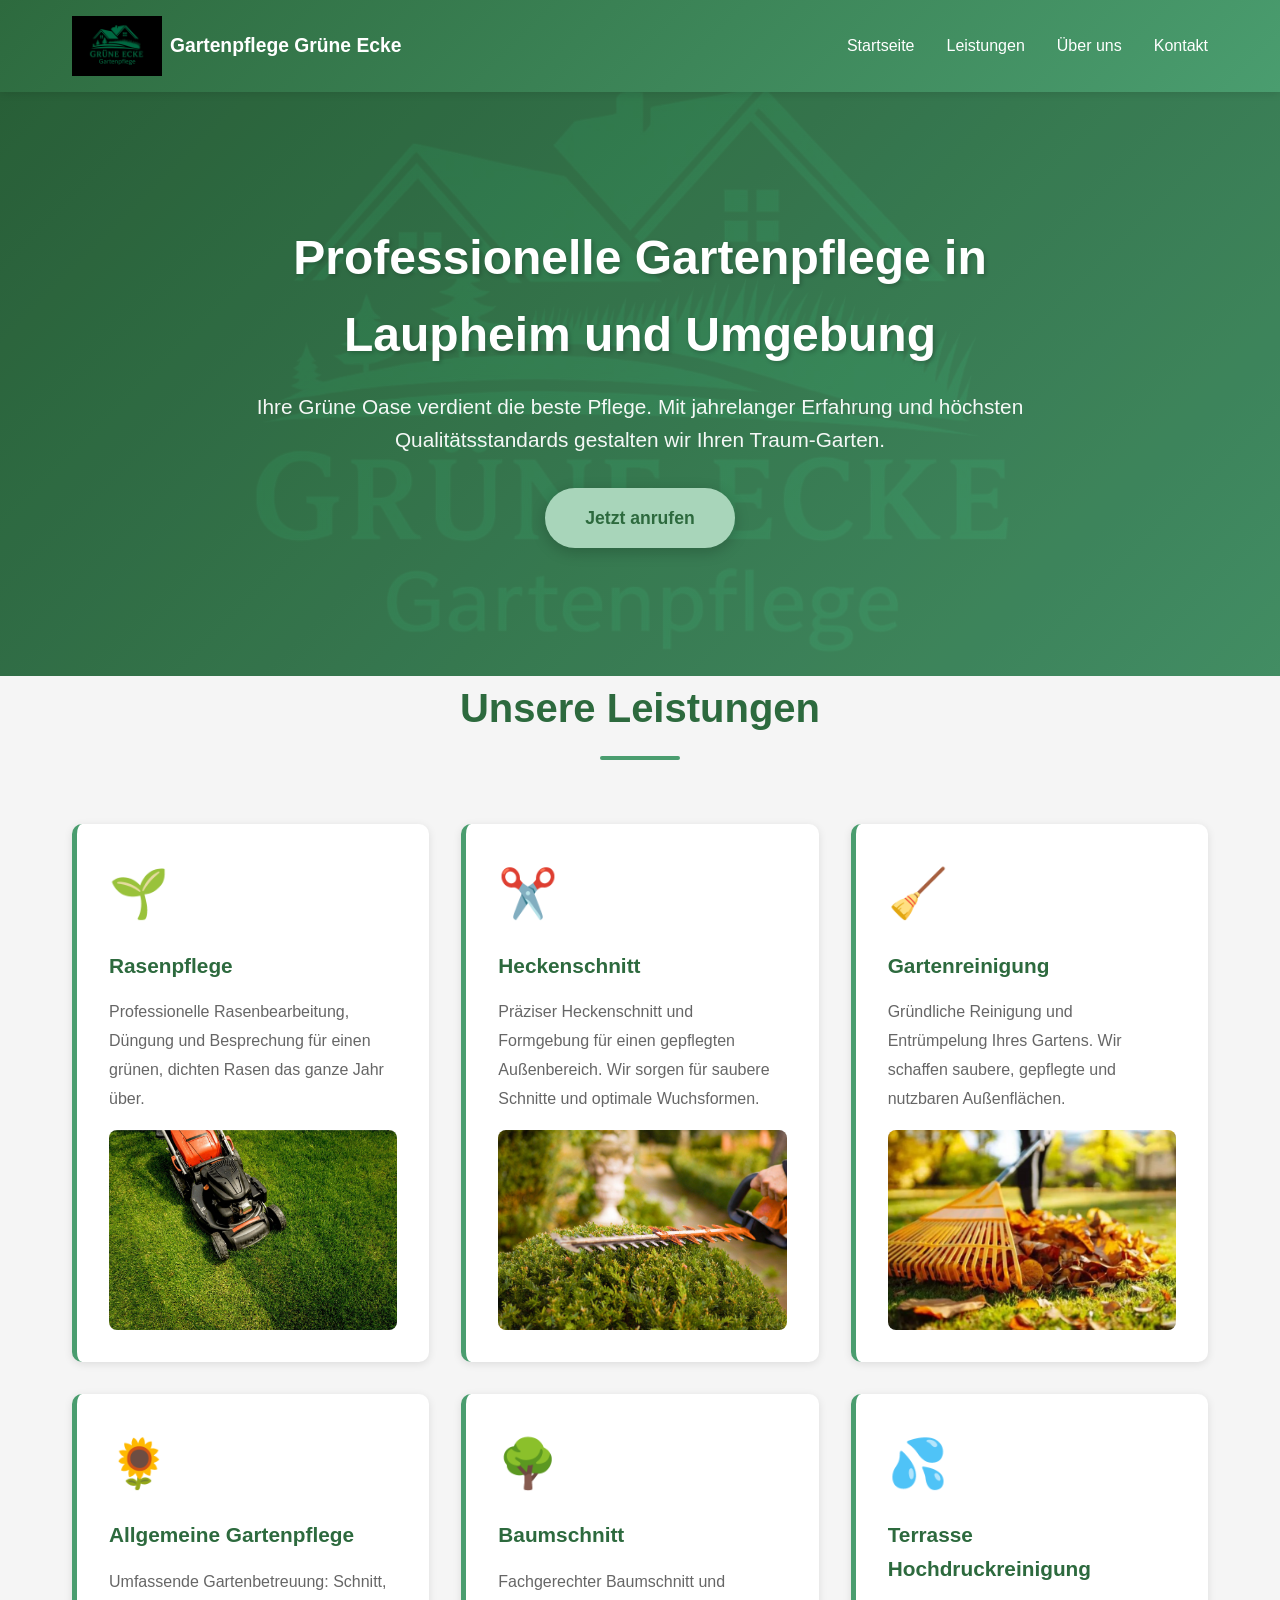
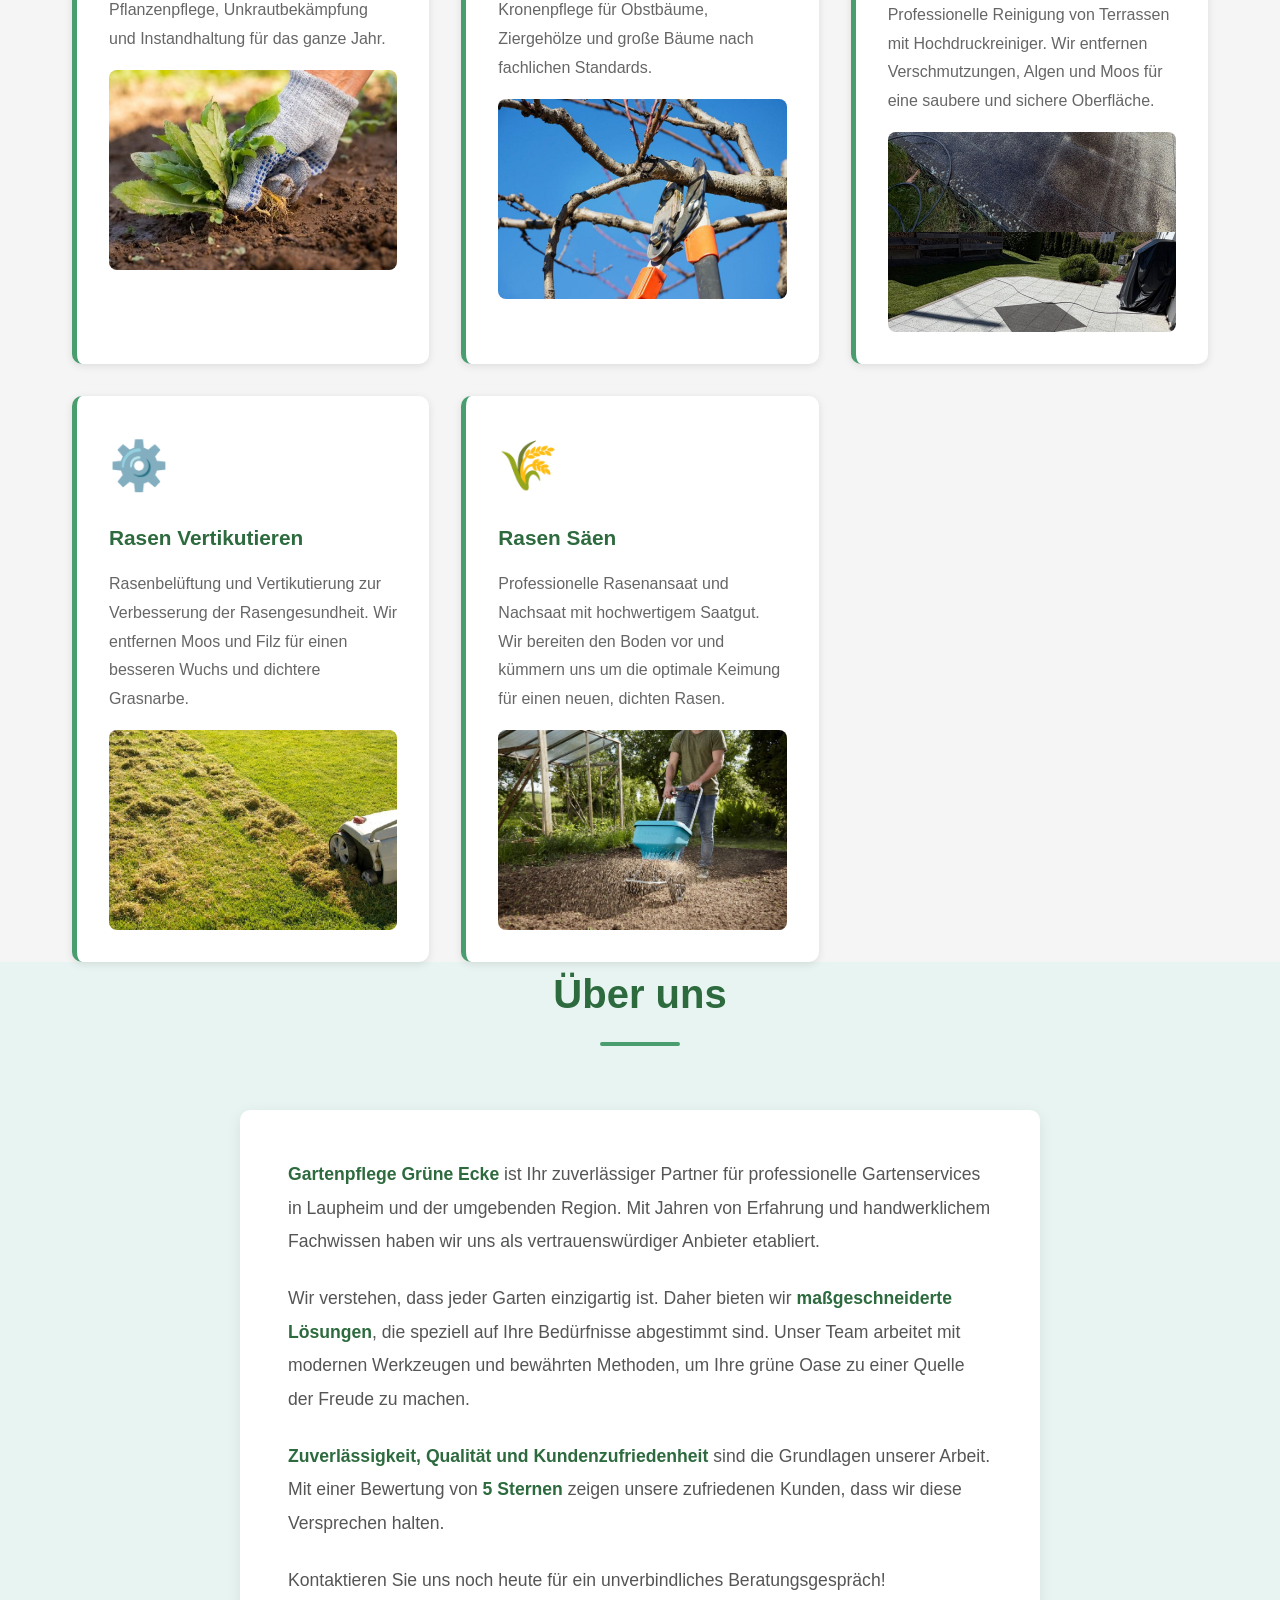
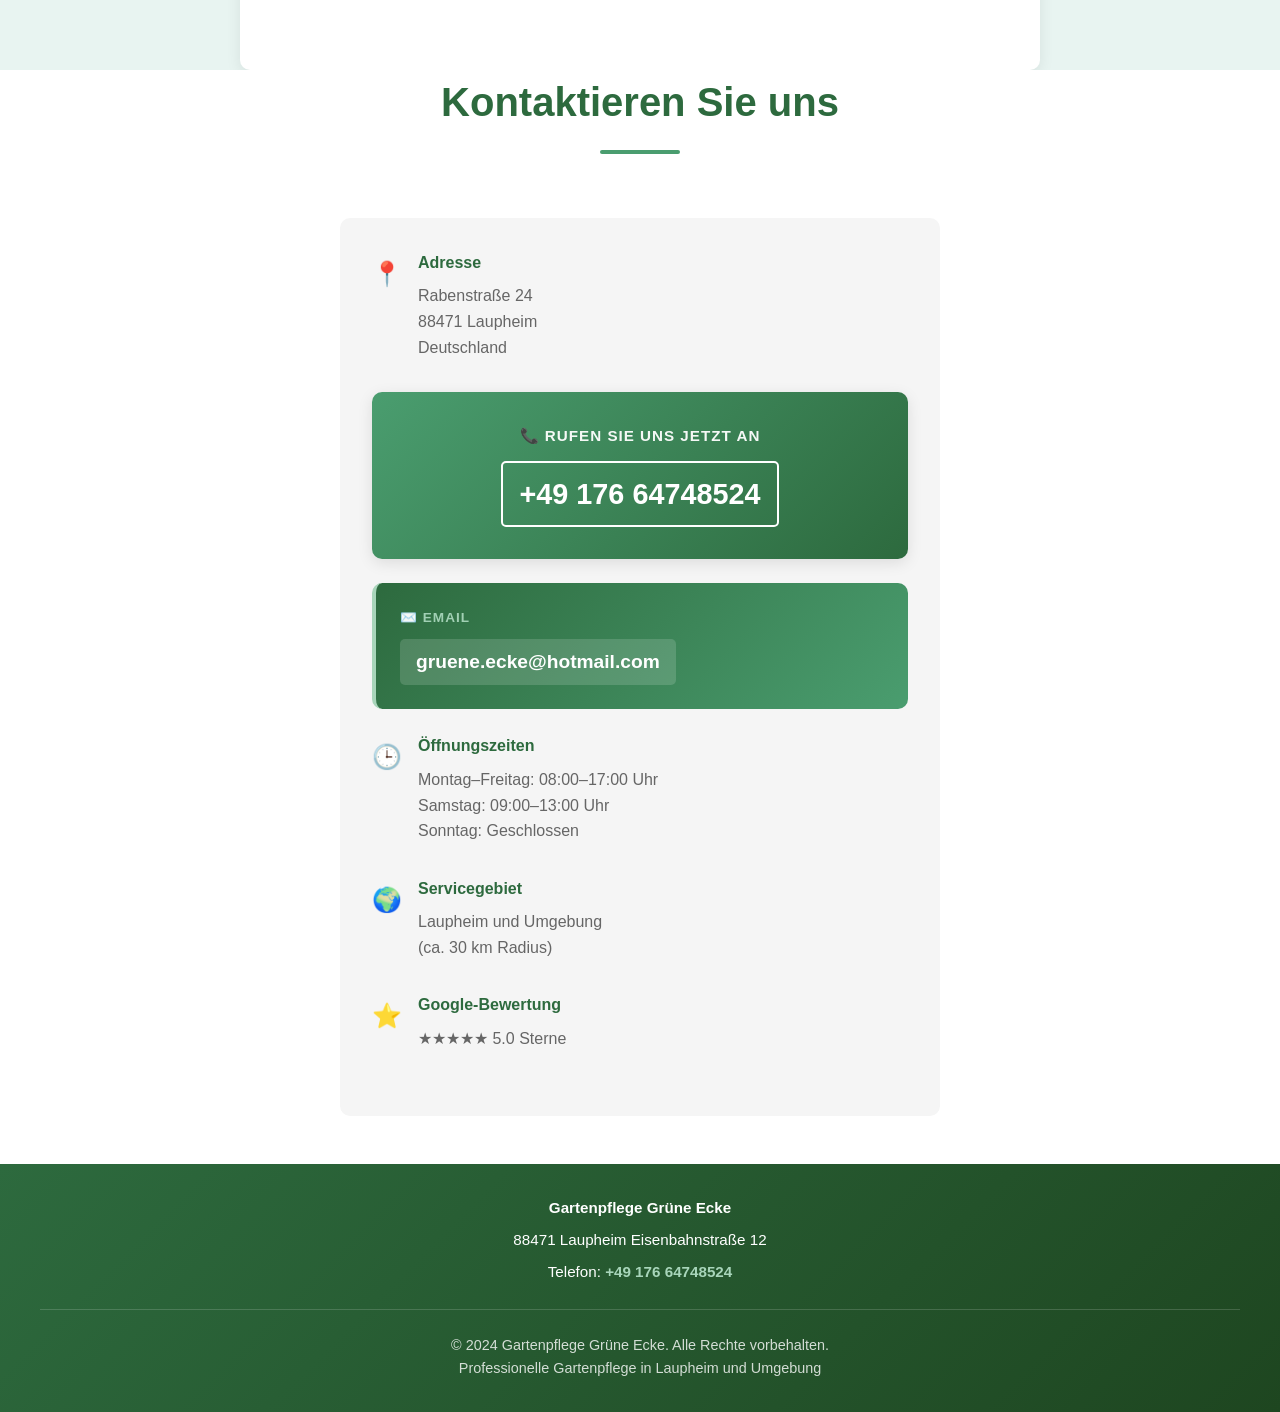
==== pavin/index.html @ 2da57ba1 "Add files via upload" ====
<!doctype html>
<html lang="de">
  <head>
    <meta charset="UTF-8" />
    <meta name="viewport" content="width=device-width, initial-scale=1.0" />
    <title>
      Gartenpflege Grüne Ecke - Professionelle Gartenservices in Laupheim
    </title>

    <link rel="stylesheet" href="styles.css" />
  </head>
  <body>
    <!-- ========== Header mit Navigation ========== -->
    <header>
      <div class="header-container">
        <div class="logo">
          <img src="photos/Logo.jpeg" alt="Grüne Ecke Logo" />
          <h6>Gartenpflege Grüne Ecke</h6>
        </div>
        <nav>
          <button class="menu-toggle" id="menuToggle">☰</button>
          <ul id="navMenu">
            <li><a href="#startseite">Startseite</a></li>
            <li><a href="#leistungen">Leistungen</a></li>
            <li><a href="#uber-uns">Über uns</a></li>
            <li><a href="#kontakt">Kontakt</a></li>
          </ul>
        </nav>
      </div>
    </header>

    <!-- ========== Hero Section ========== -->
    <section class="hero" id="startseite">
      <div class="hero-content">
        <h1>Professionelle Gartenpflege in Laupheim und Umgebung</h1>
        <p>
          Ihre Grüne Oase verdient die beste Pflege. Mit jahrelanger Erfahrung
          und höchsten Qualitätsstandards gestalten wir Ihren Traum-Garten.
        </p>
        <a href="tel:+4917664748524" class="cta-button">Jetzt anrufen</a>
      </div>
    </section>

    <!-- ========== Services / Leistungen ========== -->
    <section class="services" id="leistungen">
      <div class="container">
        <h2 class="section-title">Unsere Leistungen</h2>
        <div class="services-grid">
          <!-- Service 1: Rasenpflege -->
          <div class="service-card">
            <div class="service-icon">🌱</div>
            <h3>Rasenpflege</h3>
            <p>
              Professionelle Rasenbearbeitung, Düngung und Besprechung für einen
              grünen, dichten Rasen das ganze Jahr über.
            </p>
            <img
              src="photos/Rasenpflege.jpeg"
              alt="Rasenpflege"
              class="service-image"
            />
          </div>

          <!-- Service 2: Heckenschnitt -->
          <div class="service-card">
            <div class="service-icon">✂️</div>
            <h3>Heckenschnitt</h3>
            <p>
              Präziser Heckenschnitt und Formgebung für einen gepflegten
              Außenbereich. Wir sorgen für saubere Schnitte und optimale
              Wuchsformen.
            </p>
            <img
              src="photos/Heckenschnitt.jpeg"
              alt="Heckenschnitt"
              class="service-image"
            />
          </div>

          <!-- Service 3: Gartenreinigung -->
          <div class="service-card">
            <div class="service-icon">🧹</div>
            <h3>Gartenreinigung</h3>
            <p>
              Gründliche Reinigung und Entrümpelung Ihres Gartens. Wir schaffen
              saubere, gepflegte und nutzbaren Außenflächen.
            </p>
            <img
              src="photos/Gartenreinigung.jpeg"
              alt="Gartenreinigung"
              class="service-image"
            />
          </div>

          <!-- Service 5: Allgemeine Gartenpflege -->
          <div class="service-card">
            <div class="service-icon">🌻</div>
            <h3>Allgemeine Gartenpflege</h3>
            <p>
              Umfassende Gartenbetreuung: Schnitt, Pflanzenpflege,
              Unkrautbekämpfung und Instandhaltung für das ganze Jahr.
            </p>
            <img
              src="photos/Allgemeine Gartenpflege.jpeg"
              alt="Allgemeine Gartenpflege"
              class="service-image"
            />
          </div>

          <!-- Zusätzlicher Service -->
          <div class="service-card">
            <div class="service-icon">🌳</div>
            <h3>Baumschnitt</h3>
            <p>
              Fachgerechter Baumschnitt und Kronenpflege für Obstbäume,
              Ziergehölze und große Bäume nach fachlichen Standards.
            </p>
            <img
              src="photos/Baumachnitt.jpeg"
              alt="Baumschnitt"
              class="service-image"
            />
          </div>

          <!-- Service 6: Terrasse washen -->
          <div class="service-card">
            <div class="service-icon">💦</div>
            <h3>Terrasse Hochdruckreinigung</h3>
            <p>
              Professionelle Reinigung von Terrassen mit Hochdruckreiniger. Wir
              entfernen Verschmutzungen, Algen und Moos für eine saubere und
              sichere Oberfläche.
            </p>
            <img
              src="photos/Terrasse mit Hochdruckreiniger waschen.jpeg"
              alt="Terrasse Hochdruckreinigung"
              class="service-image"
            />
          </div>

          <!-- Service 7: Rasen vertikutieren -->
          <div class="service-card">
            <div class="service-icon">⚙️</div>
            <h3>Rasen Vertikutieren</h3>
            <p>
              Rasenbelüftung und Vertikutierung zur Verbesserung der
              Rasengesundheit. Wir entfernen Moos und Filz für einen besseren
              Wuchs und dichtere Grasnarbe.
            </p>
            <img
              src="photos/Rasen vertikutieren.jpeg"
              alt="Rasen Vertikutieren"
              class="service-image"
            />
          </div>

          <!-- Service 8: Rasen säen -->
          <div class="service-card">
            <div class="service-icon">🌾</div>
            <h3>Rasen Säen</h3>
            <p>
              Professionelle Rasenansaat und Nachsaat mit hochwertigem Saatgut.
              Wir bereiten den Boden vor und kümmern uns um die optimale Keimung
              für einen neuen, dichten Rasen.
            </p>
            <img
              src="photos/Rasen säen.jpeg"
              alt="Rasen Säen"
              class="service-image"
            />
          </div>
        </div>
      </div>
    </section>

    <!-- ========== About / Über uns ========== -->
    <section class="about" id="uber-uns">
      <div class="container">
        <h2 class="section-title">Über uns</h2>
        <div class="about-content">
          <p>
            <strong>Gartenpflege Grüne Ecke</strong> ist Ihr zuverlässiger
            Partner für professionelle Gartenservices in Laupheim und der
            umgebenden Region. Mit Jahren von Erfahrung und handwerklichem
            Fachwissen haben wir uns als vertrauenswürdiger Anbieter etabliert.
          </p>
          <p>
            Wir verstehen, dass jeder Garten einzigartig ist. Daher bieten wir
            <strong>maßgeschneiderte Lösungen</strong>, die speziell auf Ihre
            Bedürfnisse abgestimmt sind. Unser Team arbeitet mit modernen
            Werkzeugen und bewährten Methoden, um Ihre grüne Oase zu einer
            Quelle der Freude zu machen.
          </p>
          <p>
            <strong>Zuverlässigkeit, Qualität und Kundenzufriedenheit</strong>
            sind die Grundlagen unserer Arbeit. Mit einer Bewertung von
            <strong>5 Sternen</strong> zeigen unsere zufriedenen Kunden, dass
            wir diese Versprechen halten.
          </p>
          <p>
            Kontaktieren Sie uns noch heute für ein unverbindliches
            Beratungsgespräch!
          </p>
        </div>
      </div>
    </section>

    <!-- ========== Contact / Kontakt ========== -->
    <section class="contact" id="kontakt">
      <div class="container">
        <h2 class="section-title">Kontaktieren Sie uns</h2>
        <div class="contact-wrapper">
          <!-- Kontaktinformationen -->
          <div class="contact-info">
            <div class="contact-item">
              <div class="contact-icon">📍</div>
              <div class="contact-text">
                <h4>Adresse</h4>
                <p>Rabenstraße 24<br />88471 Laupheim<br />Deutschland</p>
              </div>
            </div>

            <div class="phone-highlight">
              <h3>📞 Rufen Sie uns jetzt an</h3>
              <a href="tel:+4917664748524">+49 176 64748524</a>
            </div>

            <div class="email-highlight">
              <h4>✉️ Email</h4>
              <a href="mailto:gruene.ecke@hotmail.com"
                >gruene.ecke@hotmail.com</a
              >
            </div>

            <div class="contact-item">
              <div class="contact-icon">🕒</div>
              <div class="contact-text">
                <h4>Öffnungszeiten</h4>
                <p>
                  Montag–Freitag: 08:00–17:00 Uhr<br />Samstag: 09:00–13:00
                  Uhr<br />Sonntag: Geschlossen
                </p>
              </div>
            </div>

            <div class="contact-item">
              <div class="contact-icon">🌍</div>
              <div class="contact-text">
                <h4>Servicegebiet</h4>
                <p>Laupheim und Umgebung<br />(ca. 30 km Radius)</p>
              </div>
            </div>

            <div class="contact-item">
              <div class="contact-icon">⭐</div>
              <div class="contact-text">
                <h4>Google-Bewertung</h4>
                <p>★★★★★ 5.0 Sterne</p>
              </div>
            </div>
          </div>
        </div>
      </div>
    </section>

    <!-- ========== Footer ========== -->
    <footer>
      <div class="footer-content">
        <div class="footer-contact">
          <p><strong>Gartenpflege Grüne Ecke</strong></p>
          <p>88471 Laupheim Eisenbahnstraße 12</p>
          <p>
            Telefon:
            <a
              href="tel:+491766474852"
              class="phone-link"
              style="color: var(--light-green)"
              >+49 176 64748524</a
            >
          </p>
        </div>
        <div class="footer-copyright">
          <p>&copy; 2024 Gartenpflege Grüne Ecke. Alle Rechte vorbehalten.</p>
          <p>Professionelle Gartenpflege in Laupheim und Umgebung</p>
        </div>
      </div>
    </footer>

    <script>
      /* ========== Mobile Menu Toggle ========== */
      const menuToggle = document.getElementById("menuToggle");
      const navMenu = document.getElementById("navMenu");

      menuToggle.addEventListener("click", function () {
        navMenu.classList.toggle("active");
      });

      // Menu ausblenden, wenn ein Link geklickt wird
      const navLinks = navMenu.querySelectorAll("a");
      navLinks.forEach((link) => {
        link.addEventListener("click", function () {
          navMenu.classList.remove("active");
        });
      });

      /* ========== Smooth Scrolling für Navigationslinks ========== */
      document.querySelectorAll('a[href^="#"]').forEach((anchor) => {
        anchor.addEventListener("click", function (e) {
          e.preventDefault();
          const target = document.querySelector(this.getAttribute("href"));
          if (target) {
            target.scrollIntoView({
              behavior: "smooth",
              block: "start",
            });
          }
        });
      });

      /* ========== CTA Button Functionality ========== */
      document
        .querySelector(".cta-button")
        .addEventListener("click", function (e) {
          // Link führt direkt zu Telefon, aber wir können auch Analytics hinzufügen
          console.log("CTA Button clicked - Calling: +49 176 64748524");
        });
    </script>
  </body>
</html>
---- pavin/styles.css ----
/* ========== CSS Reset und Basis-Styling ========== */
* {
  margin: 0;
  padding: 0;
  box-sizing: border-box;
}

:root {
  /* Grüne Farbpalette */
  --primary-green: #2d6a3e;
  --secondary-green: #4a9d6f;
  --light-green: #a8d5ba;
  --pale-green: #e8f4f1;
  --accent-green: #1e4620;

  /* Zusätzliche Farben */
  --white: #ffffff;
  --dark-gray: #333333;
  --light-gray: #f5f5f5;
  --border-gray: #e0e0e0;
}

body {
  font-family: "Segoe UI", Tahoma, Geneva, Verdana, sans-serif;
  line-height: 1.6;
  color: var(--dark-gray);
  background-color: var(--white);
}

/* ========== Header und Navigation ========== */
header {
  background: linear-gradient(
    135deg,
    var(--primary-green) 0%,
    var(--secondary-green) 100%
  );
  color: var(--white);
  padding: 1rem 0;
  position: sticky;
  top: 0;
  z-index: 1000;
  box-shadow: 0 2px 8px rgba(0, 0, 0, 0.1);
}

.header-container {
  max-width: 1200px;
  margin: 0 auto;
  padding: 0 2rem;
  display: flex;
  justify-content: space-between;
  align-items: center;
}

.logo {
  font-size: 1.8rem;
  font-weight: bold;
  display: flex;
  align-items: center;
  gap: 0.5rem;
}

.logo img {
  height: 60px;
  width: auto;
  object-fit: contain;
}

nav ul {
  list-style: none;
  display: flex;
  gap: 2rem;
}

nav a {
  color: var(--white);
  text-decoration: none;
  transition:
    color 0.3s ease,
    opacity 0.3s ease;
  font-weight: 500;
}

nav a:hover {
  color: var(--light-green);
  opacity: 0.9;
}

.menu-toggle {
  display: none;
  background: none;
  border: none;
  color: var(--white);
  font-size: 1.5rem;
  cursor: pointer;
}

/* ========== Hero Section ========== */
.hero {
  background: linear-gradient(
    135deg,
    var(--primary-green) 0%,
    var(--secondary-green) 100%
  );
  color: var(--white);
  padding: 8rem 2rem;
  text-align: center;
  position: relative;
  overflow: hidden;
}

.hero::before {
  content: "";
  position: absolute;
  top: 0;
  left: 0;
  width: 100%;
  height: 100%;
  background: url("photos/Logo.jpeg") center/cover no-repeat;
  opacity: 0.1;
}

@keyframes float {
  0%,
  100% {
    transform: translateY(0px);
  }
  50% {
    transform: translateY(-20px);
  }
}

.hero-content {
  position: relative;
  z-index: 1;
  max-width: 800px;
  margin: 0 auto;
  animation: fadeInDown 0.8s ease-out;
}

@keyframes fadeInDown {
  from {
    opacity: 0;
    transform: translateY(-30px);
  }
  to {
    opacity: 1;
    transform: translateY(0);
  }
}

/* ========== Hero Content ========== */
.hero h1 {
  font-size: 3rem;
  margin-bottom: 1rem;
  font-weight: bold;
  text-shadow: 2px 2px 4px rgba(0, 0, 0, 0.2);
}

.hero p {
  font-size: 1.3rem;
  margin-bottom: 2rem;
  opacity: 0.95;
}

.cta-button {
  background-color: var(--light-green);
  color: var(--primary-green);
  padding: 1rem 2.5rem;
  font-size: 1.1rem;
  border: none;
  border-radius: 50px;
  cursor: pointer;
  font-weight: bold;
  transition: all 0.3s ease;
  display: inline-block;
  text-decoration: none;
  box-shadow: 0 4px 15px rgba(0, 0, 0, 0.2);
}

.cta-button:hover {
  background-color: var(--white);
  transform: translateY(-2px);
  box-shadow: 0 6px 20px rgba(0, 0, 0, 0.3);
}

.cta-button:active {
  transform: translateY(0);
}

/* ========== Allgemeiner Container ========== */
.container {
  max-width: 1200px;
  margin: 0 auto;
  padding: 0 2rem;
}

.section {
  padding: 5rem 2rem;
}

.section-title {
  font-size: 2.5rem;
  text-align: center;
  margin-bottom: 3rem;
  color: var(--primary-green);
  position: relative;
  padding-bottom: 1rem;
}

.section-title::after {
  content: "";
  display: block;
  width: 80px;
  height: 4px;
  background-color: var(--secondary-green);
  margin: 1rem auto 0;
  border-radius: 2px;
}

/* ========== Services Section ========== */
.services {
  background-color: var(--light-gray);
}

.services-grid {
  display: grid;
  grid-template-columns: repeat(auto-fit, minmax(280px, 1fr));
  gap: 2rem;
  margin-top: 3rem;
}

.service-card {
  background: var(--white);
  padding: 2rem;
  border-radius: 10px;
  box-shadow: 0 2px 8px rgba(0, 0, 0, 0.1);
  transition: all 0.3s ease;
  border-left: 5px solid var(--secondary-green);
}

.service-card:hover {
  transform: translateY(-5px);
  box-shadow: 0 8px 20px rgba(0, 0, 0, 0.15);
  border-left-color: var(--light-green);
}

.service-icon {
  font-size: 3rem;
  margin-bottom: 1rem;
}

.service-card h3 {
  color: var(--primary-green);
  margin-bottom: 1rem;
  font-size: 1.3rem;
}

.service-card p {
  color: #666;
  line-height: 1.8;
}

.service-image {
  width: 100%;
  height: 200px;
  object-fit: cover;
  border-radius: 8px;
  margin-top: 1rem;
  display: block;
  transition:
    transform 0.3s ease,
    filter 0.3s ease;
}

.service-card:hover .service-image {
  transform: scale(1.05);
  filter: brightness(1.1);
}

/* ========== About Section ========== */
.about {
  background-color: var(--pale-green);
}

.about-content {
  max-width: 800px;
  margin: 0 auto;
  background: var(--white);
  padding: 3rem;
  border-radius: 10px;
  box-shadow: 0 4px 15px rgba(0, 0, 0, 0.08);
}

.about-content p {
  font-size: 1.1rem;
  line-height: 1.9;
  color: #555;
  margin-bottom: 1.5rem;
}

.about-content strong {
  color: var(--primary-green);
}

/* ========== Contact Section ========== */
.contact {
  background-color: var(--white);
}

.contact-wrapper {
  display: grid;
  grid-template-columns: 1fr;
  gap: 3rem;
  margin-top: 3rem;
  max-width: 600px;
  margin-left: auto;
  margin-right: auto;
}
.contact-info {
  background-color: var(--light-gray);
  padding: 2rem;
  border-radius: 10px;
}

.contact-item {
  margin-bottom: 2rem;
  display: flex;
  align-items: flex-start;
  gap: 1rem;
}

.contact-icon {
  font-size: 1.5rem;
  color: var(--secondary-green);
  margin-top: 0.3rem;
}

.contact-text h4 {
  color: var(--primary-green);
  margin-bottom: 0.5rem;
}

.contact-text p {
  color: #666;
}

.phone-link {
  color: var(--secondary-green);
  text-decoration: none;
  font-weight: bold;
  transition: color 0.3s ease;
}

.phone-link:hover {
  color: var(--primary-green);
}

/* ========== Phone Highlight ========== */
.phone-highlight {
  background: linear-gradient(
    135deg,
    var(--secondary-green) 0%,
    var(--primary-green) 100%
  );
  color: var(--white);
  padding: 2rem 1.5rem;
  border-radius: 10px;
  text-align: center;
  margin: 1.5rem 0;
  box-shadow: 0 4px 15px rgba(0, 0, 0, 0.1);
}

.phone-highlight h3 {
  font-size: 0.95rem;
  opacity: 0.95;
  margin-bottom: 0.8rem;
  text-transform: uppercase;
  letter-spacing: 1px;
}

.phone-highlight a {
  display: inline-block;
  font-size: 1.8rem;
  font-weight: bold;
  color: var(--white);
  text-decoration: none;
  padding: 0.5rem 1rem;
  border-radius: 5px;
  transition: all 0.3s ease;
  border: 2px solid var(--white);
}

.phone-highlight a:hover {
  background-color: rgba(255, 255, 255, 0.2);
  transform: scale(1.05);
}

/* ========== Email Highlight ========== */
.email-highlight {
  background: linear-gradient(135deg, #2d6a3e 0%, #4a9d6f 100%);
  color: var(--white);
  padding: 1.5rem;
  border-radius: 10px;
  margin: 1.5rem 0;
  border-left: 4px solid var(--light-green);
}

.email-highlight h4 {
  font-size: 0.85rem;
  opacity: 0.95;
  margin-bottom: 0.6rem;
  text-transform: uppercase;
  letter-spacing: 1px;
  color: var(--light-green);
}

.email-highlight a {
  display: inline-block;
  font-size: 1.2rem;
  font-weight: bold;
  color: var(--white);
  text-decoration: none;
  padding: 0.5rem 1rem;
  border-radius: 5px;
  transition: all 0.3s ease;
  background-color: rgba(255, 255, 255, 0.15);
}

.email-highlight a:hover {
  background-color: rgba(255, 255, 255, 0.3);
  text-decoration: underline;
}

/* ========== Footer ========== */
footer {
  background: linear-gradient(
    135deg,
    var(--primary-green) 0%,
    var(--accent-green) 100%
  );
  color: var(--white);
  text-align: center;
  padding: 2rem;
  margin-top: 3rem;
}

.footer-content {
  max-width: 1200px;
  margin: 0 auto;
}

.footer-contact {
  margin-bottom: 1.5rem;
  font-size: 0.95rem;
}

.footer-contact p {
  margin-bottom: 0.5rem;
}

.footer-copyright {
  border-top: 1px solid rgba(255, 255, 255, 0.2);
  padding-top: 1.5rem;
  opacity: 0.8;
  font-size: 0.9rem;
}

/* ========== Responsive Design ========== */
@media (max-width: 768px) {
  .phone-highlight a {
    font-size: 1.5rem;
  }

  nav ul {
    display: none;
    flex-direction: column;
    gap: 1rem;
    background: var(--accent-green);
    padding: 1rem;
    position: absolute;
    top: 60px;
    left: 0;
    right: 0;
  }

  nav ul.active {
    display: flex;
  }

  .menu-toggle {
    display: block;
  }

  .hero h1 {
    font-size: 2rem;
  }

  .hero p {
    font-size: 1rem;
  }

  .hero {
    padding: 4rem 2rem;
  }

  .section-title {
    font-size: 2rem;
  }

  .services-grid {
    grid-template-columns: 1fr;
  }

  .section {
    padding: 3rem 2rem;
  }
}

@media (max-width: 480px) {
  .header-container {
    padding: 0 1rem;
  }

  .logo {
    font-size: 1.3rem;
  }

  .hero h1 {
    font-size: 1.5rem;
  }

  .hero {
    padding: 3rem 1rem;
  }

  .section {
    padding: 2rem 1rem;
  }

  .about-content {
    padding: 1.5rem;
  }

  .cta-button {
    padding: 0.8rem 1.5rem;
    font-size: 1rem;
  }
}
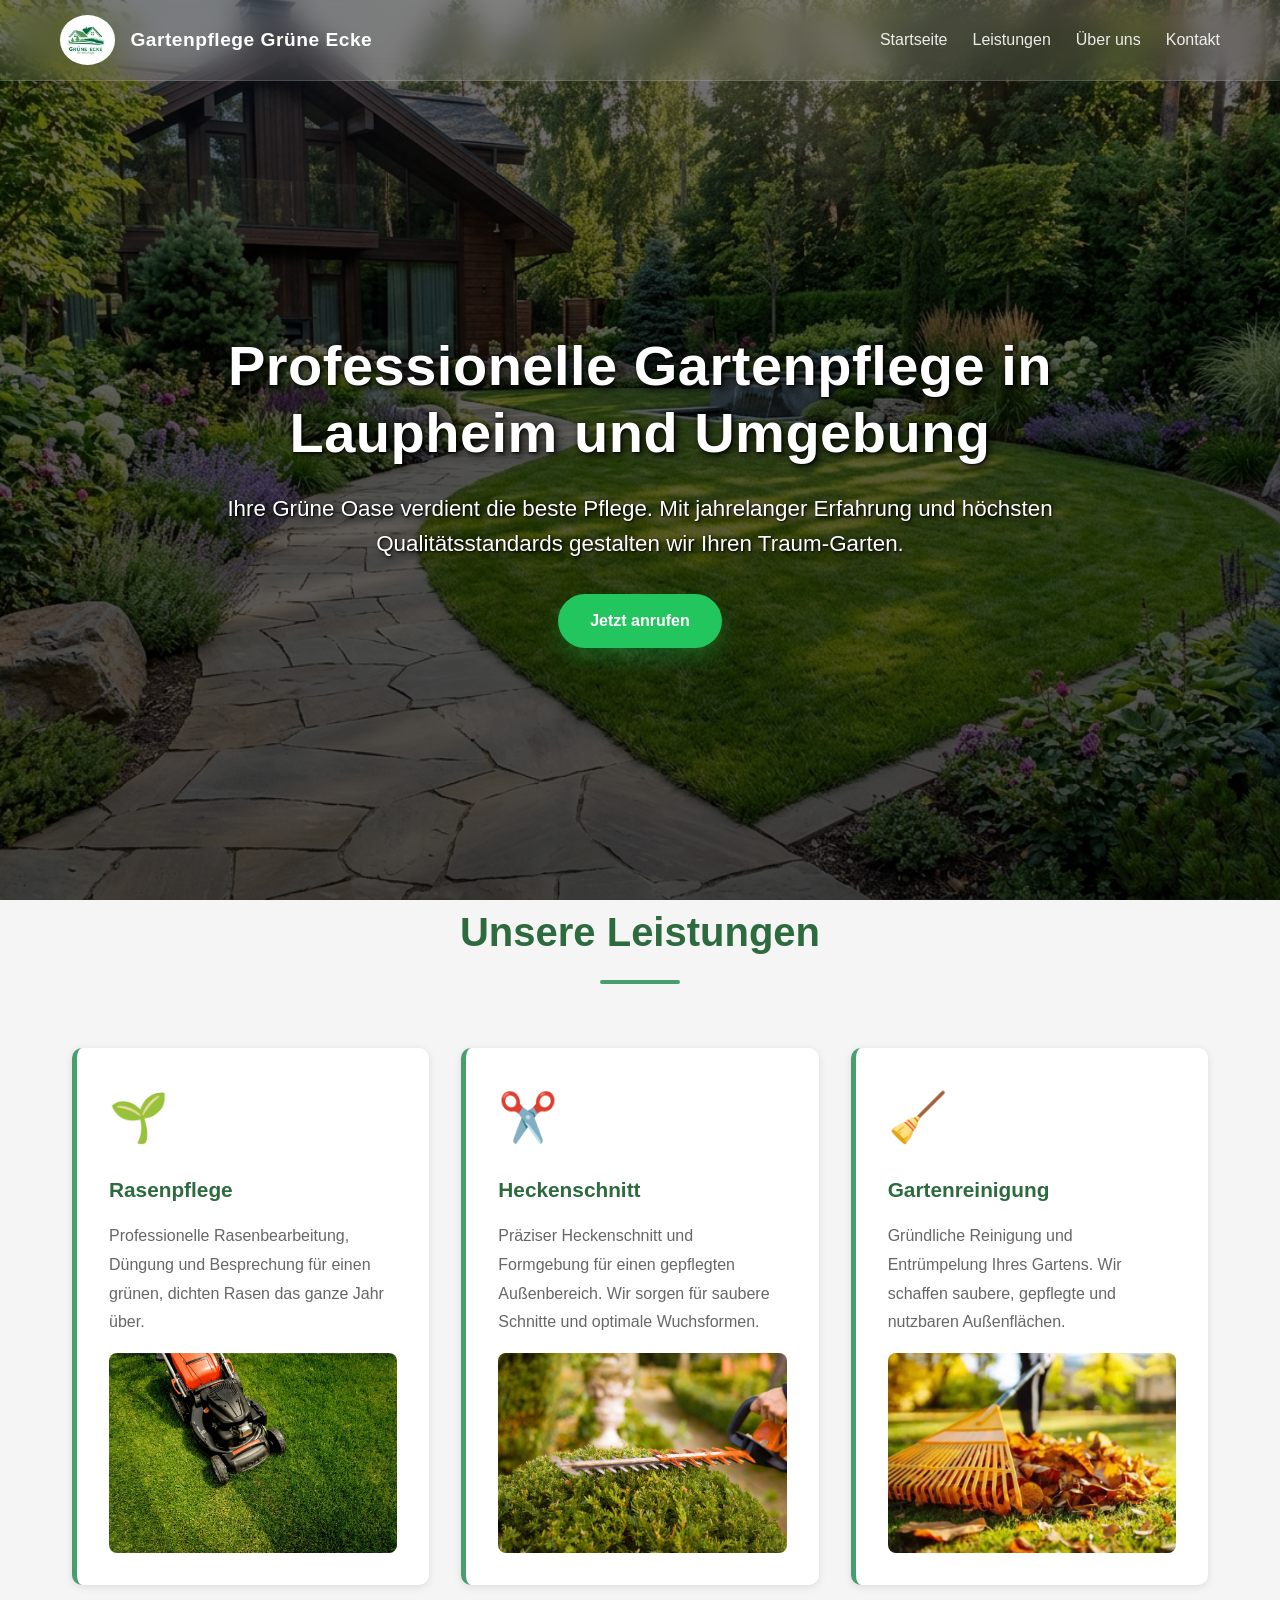
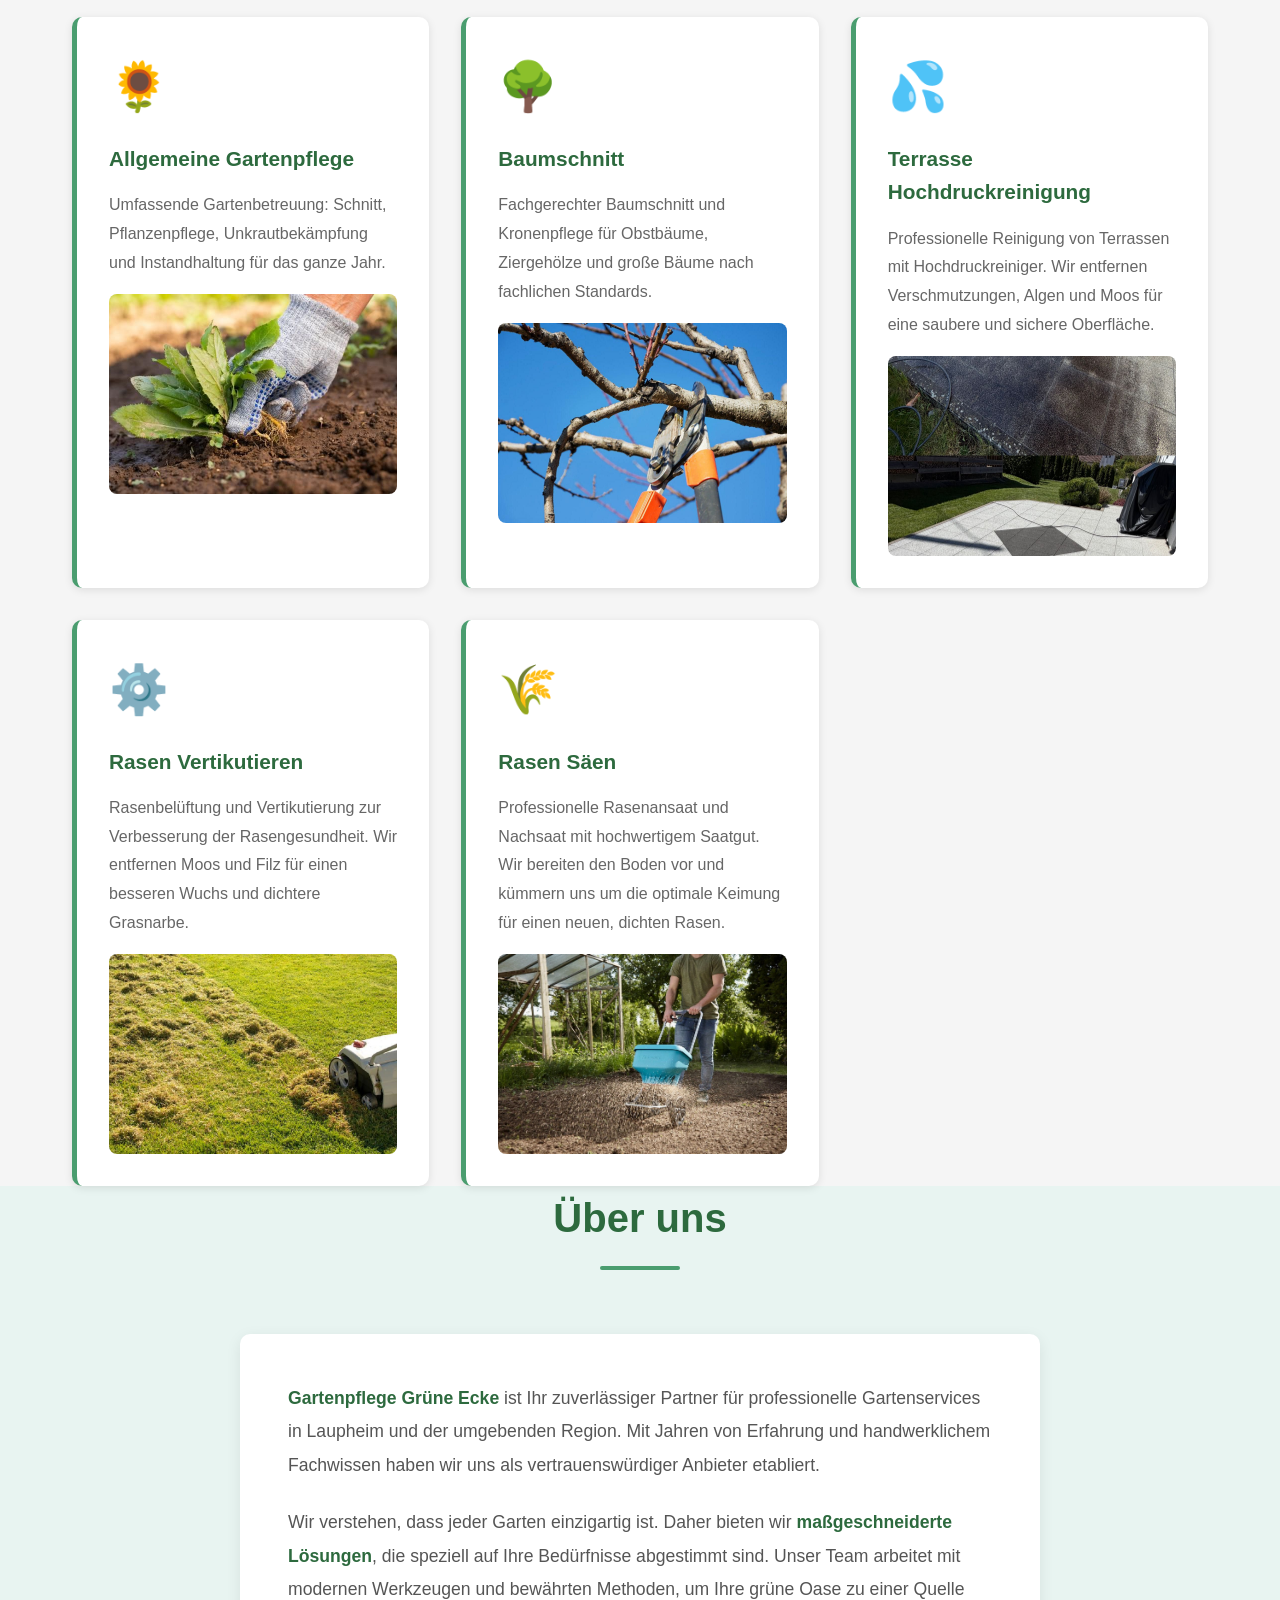
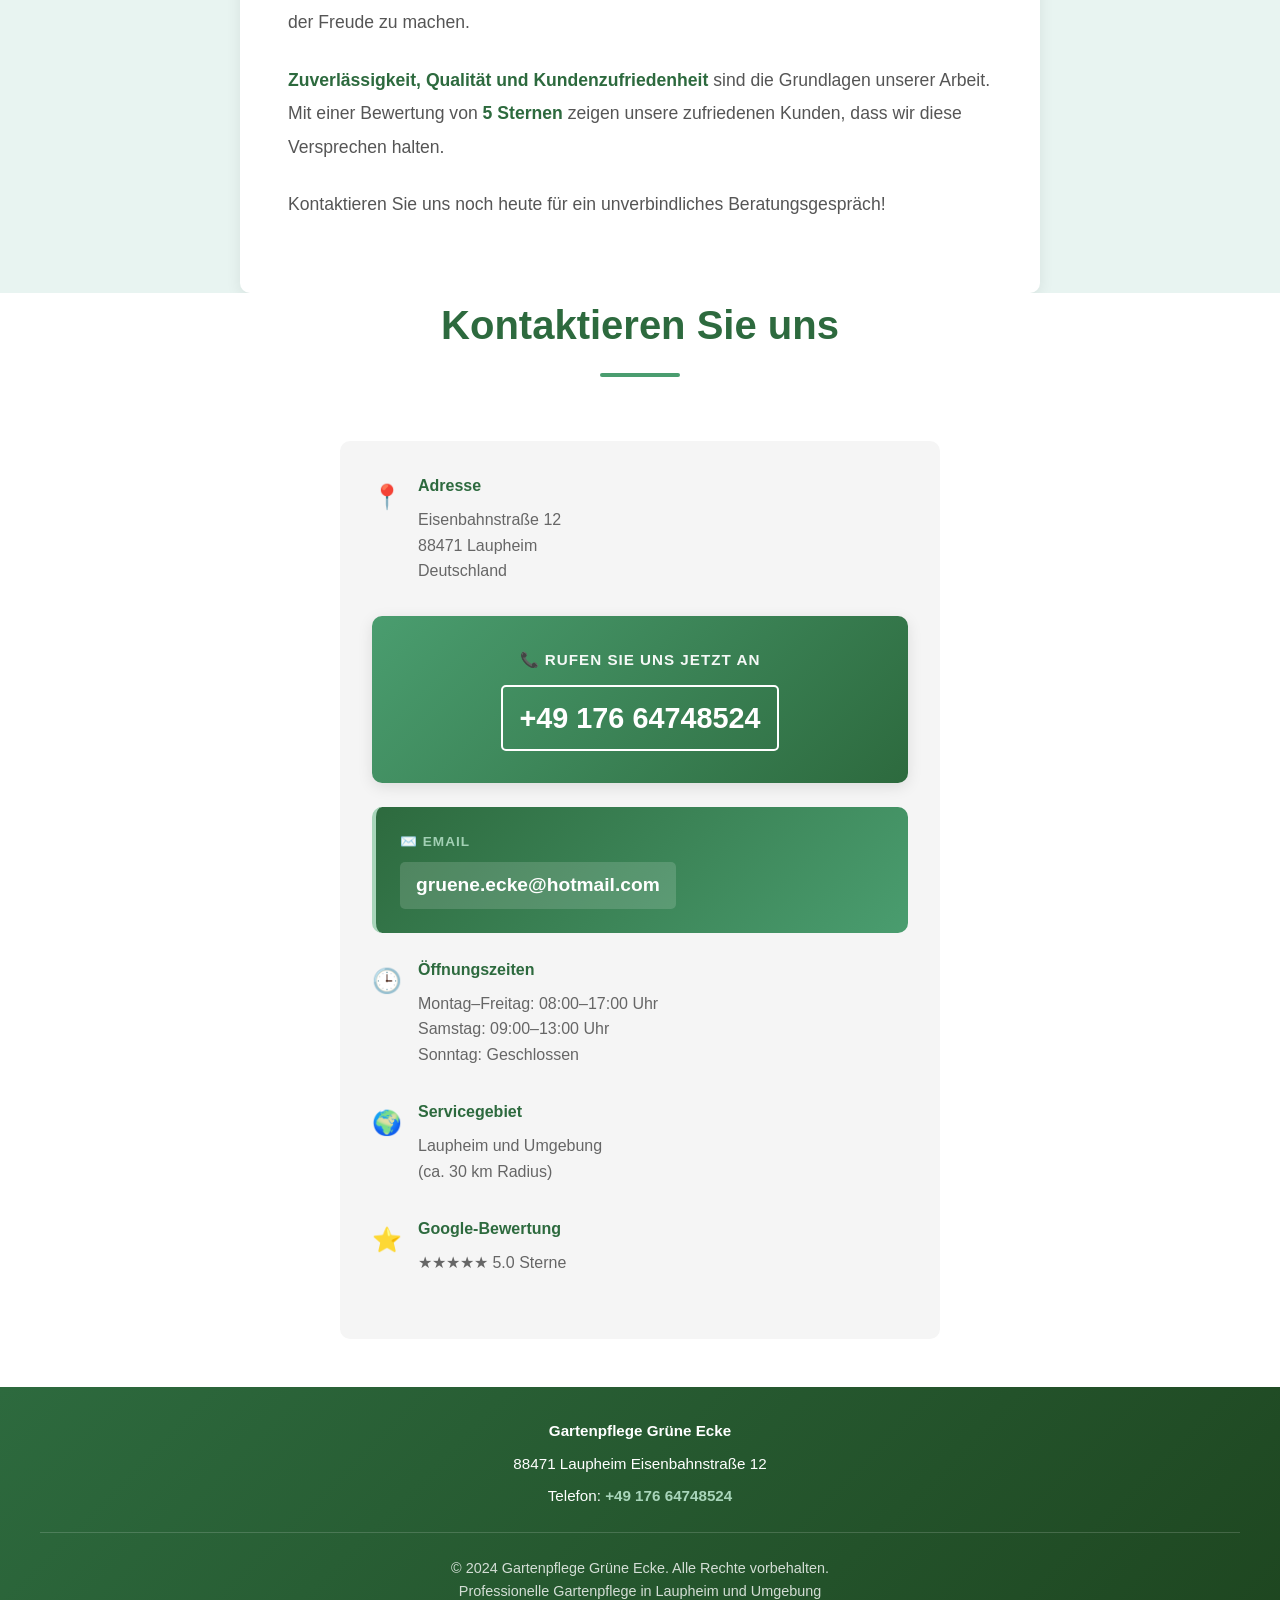
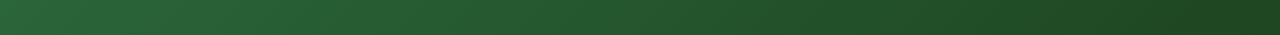
==== commit 13ed04b7: "DIzajn" ====
--- a/pavin/index.html
+++ b/pavin/index.html
@@ -14,7 +14,7 @@
     <header>
       <div class="header-container">
         <div class="logo">
-          <img src="photos/Logo.jpeg" alt="Grüne Ecke Logo" />
+          <img src="photos/newLogo.png" alt="Grüne Ecke Logo" />
           <h6>Gartenpflege Grüne Ecke</h6>
         </div>
         <nav>
@@ -216,7 +216,8 @@
               <div class="contact-icon">📍</div>
               <div class="contact-text">
                 <h4>Adresse</h4>
-                <p>Rabenstraße 24<br />88471 Laupheim<br />Deutschland</p>
+
+                <p>Eisenbahnstraße 12<br />88471 Laupheim<br />Deutschland</p>
               </div>
             </div>
 
--- a/pavin/styles.css
+++ b/pavin/styles.css
@@ -26,8 +26,165 @@
   color: var(--dark-gray);
   background-color: var(--white);
 }
+/* --- Hero Sekcija --- */
+.hero {
+  position: relative;
+  min-height: 100vh;
+
+  background: url("photos/pozadina.png") no-repeat center center/cover;
+  display: flex;
+  align-items: center;
+  justify-content: center;
+  text-align: center;
+  padding-top: 80px;
+}
+
+/* Overlay koji daje dubinu i čini tekst čitljivim */
+.hero::before {
+  content: "";
+  position: absolute;
+  top: 0;
+  left: 0;
+  width: 100%;
+  height: 100%;
+  background: linear-gradient(rgba(0, 0, 0, 0.55), rgba(0, 0, 0, 0.7));
+  z-index: 1;
+}
+
+/* --- Navigacija popravak --- */
+header {
+  position: fixed;
+  top: 0;
+  left: 0;
+  width: 100%;
+  z-index: 1000;
+  background: rgba(255, 255, 255, 0.1);
+  backdrop-filter: blur(15px);
+  -webkit-backdrop-filter: blur(15px);
+  border-bottom: 1px solid rgba(255, 255, 255, 0.15);
+}
+
+.header-container {
+  max-width: 1200px;
+  margin: 0 auto;
+  display: flex;
+  justify-content: space-between;
+  align-items: center;
+  padding: 15px 20px;
+}
+
+.logo {
+  display: flex;
+  align-items: center;
+  gap: 15px; /* Razmak između slike logotipa i teksta */
+}
+
+.logo img {
+  height: 50px;
+  border-radius: 50%; /* Da logo ne izgleda oštro ako ima bijelu pozadinu */
+}
+
+.logo h6 {
+  color: white;
+  font-size: 1.2rem;
+  font-weight: 700;
+  letter-spacing: 0.5px;
+  margin: 0;
+}
+
+#navMenu {
+  display: flex;
+  list-style: none;
+  gap: 25px;
+  margin: 0;
+}
+
+#navMenu li a {
+  text-decoration: none;
+  color: rgba(255, 255, 255, 0.9); /* Skoro bijela za bolji kontrast */
+  font-weight: 500;
+  transition: 0.3s;
+}
+
+#navMenu li a:hover {
+  color: #4ade80; /* Svijetlo zelena na prijelaz */
+}
+
+/* Menu Toggle Button - Mobilni meni gumb */
+.menu-toggle {
+  background: rgba(34, 197, 94, 0.85);
+  border: 2px solid rgba(74, 222, 128, 0.6);
+  color: #ffffff;
+  font-size: 1.8rem;
+  padding: 10px 16px;
+  border-radius: 8px;
+  cursor: pointer;
+  transition: all 0.3s ease;
+  font-weight: 700;
+  display: none;
+  box-shadow: 0 4px 12px rgba(34, 197, 94, 0.3);
+}
+
+.menu-toggle:hover {
+  background: rgba(34, 197, 94, 1);
+  border-color: rgba(74, 222, 128, 1);
+  transform: scale(1.08);
+  box-shadow: 0 6px 18px rgba(34, 197, 94, 0.5);
+}
+
+.menu-toggle:active {
+  transform: scale(0.98);
+}
+
+/* Gumb popravak */
+.cta-button {
+  position: relative;
+  z-index: 2;
+  display: inline-block;
+  padding: 14px 32px;
+  background: #22c55e;
+  color: white;
+  text-decoration: none;
+  border-radius: 50px;
+  font-weight: 600;
+  box-shadow: 0 10px 20px rgba(34, 197, 94, 0.3);
+  transition: 0.3s;
+}
+
+/* Hero Content - Poboljšana vidljivost teksta */
+.hero-content {
+  position: relative;
+  z-index: 2;
+  max-width: 900px;
+  margin: 0 auto;
+  padding: 0 2rem;
+}
+
+.hero-content h1 {
+  font-size: 3.5rem;
+  font-weight: 700;
+  color: #ffffff;
+  margin-bottom: 1.5rem;
+  text-shadow:
+    3px 3px 8px rgba(0, 0, 0, 0.8),
+    1px 1px 3px rgba(0, 0, 0, 0.9);
+  line-height: 1.2;
+  letter-spacing: 0.5px;
+}
+
+.hero-content p {
+  font-size: 1.4rem;
+  color: #ffffff;
+  margin-bottom: 2rem;
+  text-shadow:
+    2px 2px 6px rgba(0, 0, 0, 0.8),
+    1px 1px 2px rgba(0, 0, 0, 0.9);
+  line-height: 1.6;
+  font-weight: 500;
+}
 
 /* ========== Header und Navigation ========== */
+/* STARI CSSS
 header {
   background: linear-gradient(
     135deg,
@@ -60,9 +217,11 @@
 }
 
 .logo img {
-  height: 60px;
+  height: 80px;
   width: auto;
   object-fit: contain;
+  border-radius: 50%;
+  box-shadow: #133521 0px 4px 10px;
 }
 
 nav ul {
@@ -93,8 +252,10 @@
   font-size: 1.5rem;
   cursor: pointer;
 }
-
-/* ========== Hero Section ========== */
+*/
+
+/* ========== Hero Section ========== 
+ STARIII CSSSSS
 .hero {
   background: linear-gradient(
     135deg,
@@ -147,8 +308,9 @@
     transform: translateY(0);
   }
 }
-
+*/
 /* ========== Hero Content ========== */
+/* sSTARIIII CSSSSSS
 .hero h1 {
   font-size: 3rem;
   margin-bottom: 1rem;
@@ -186,7 +348,7 @@
 .cta-button:active {
   transform: translateY(0);
 }
-
+*/
 /* ========== Allgemeiner Container ========== */
 .container {
   max-width: 1200px;
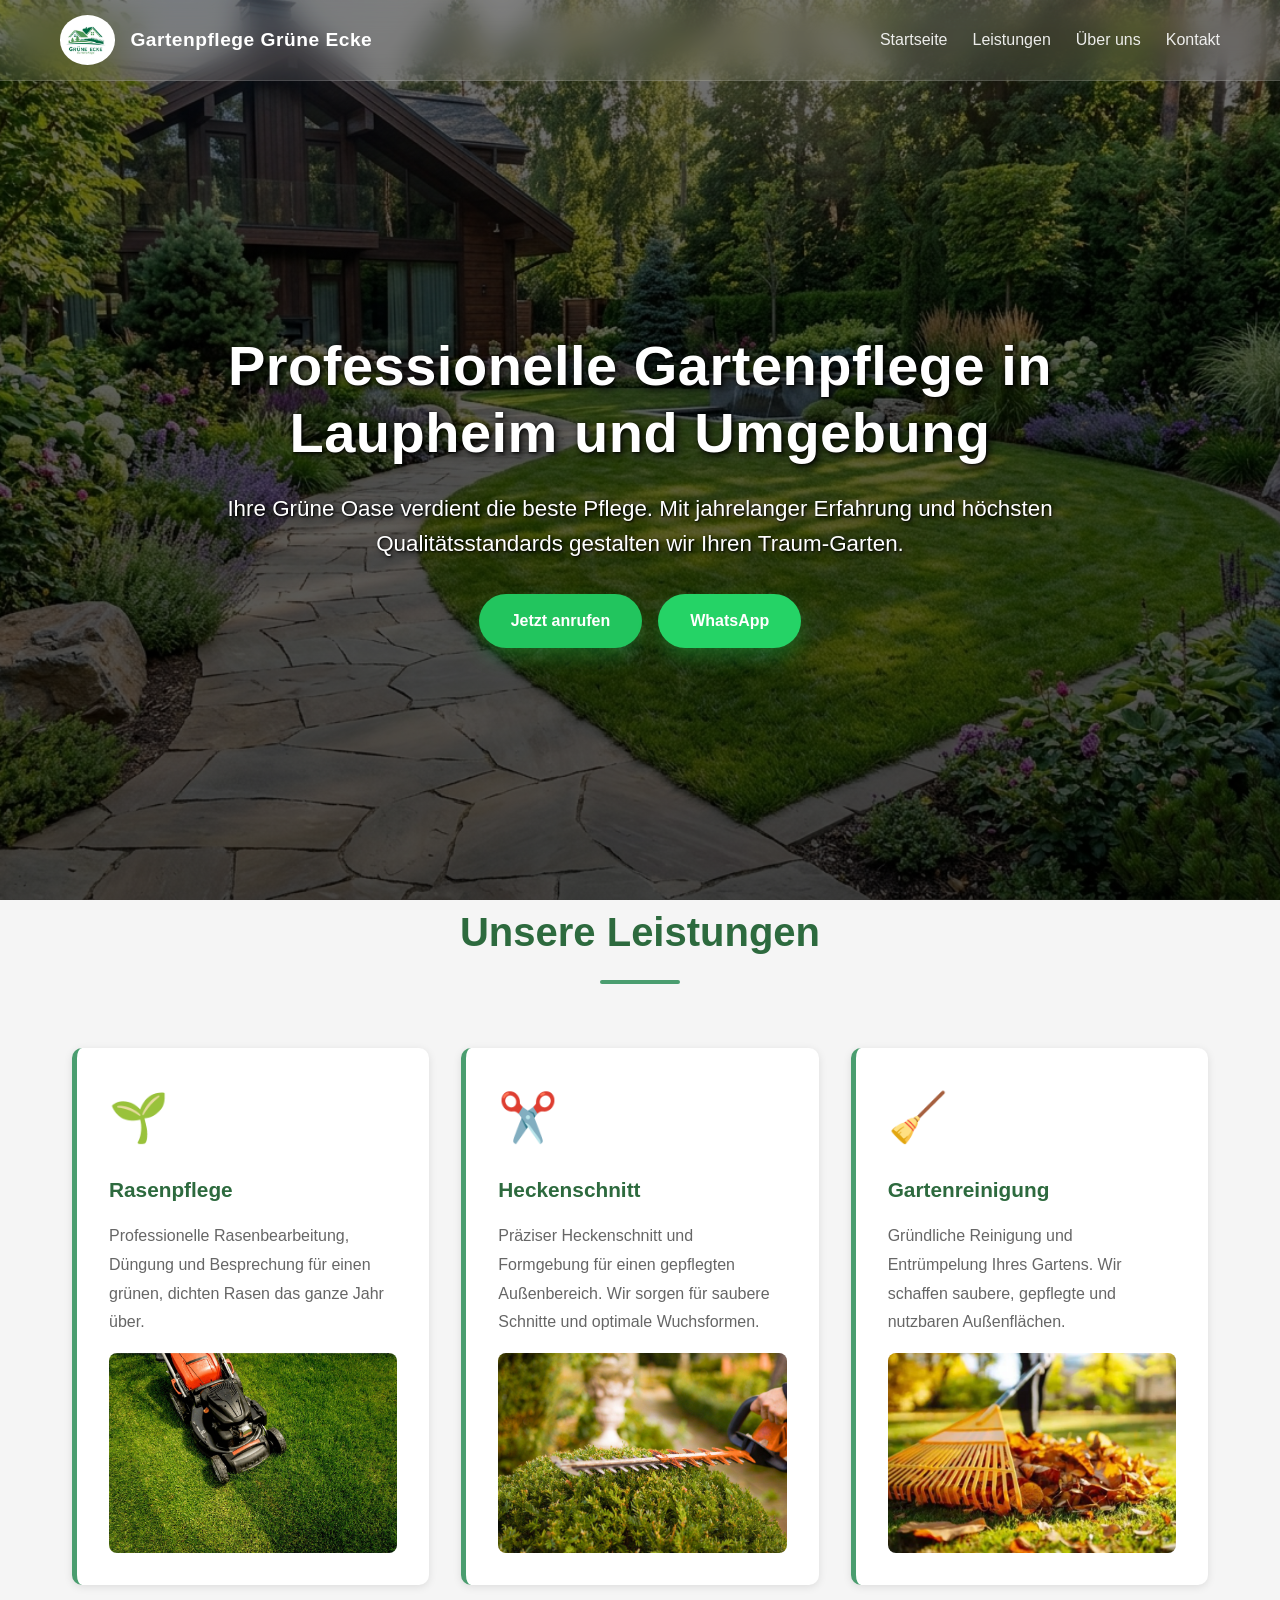
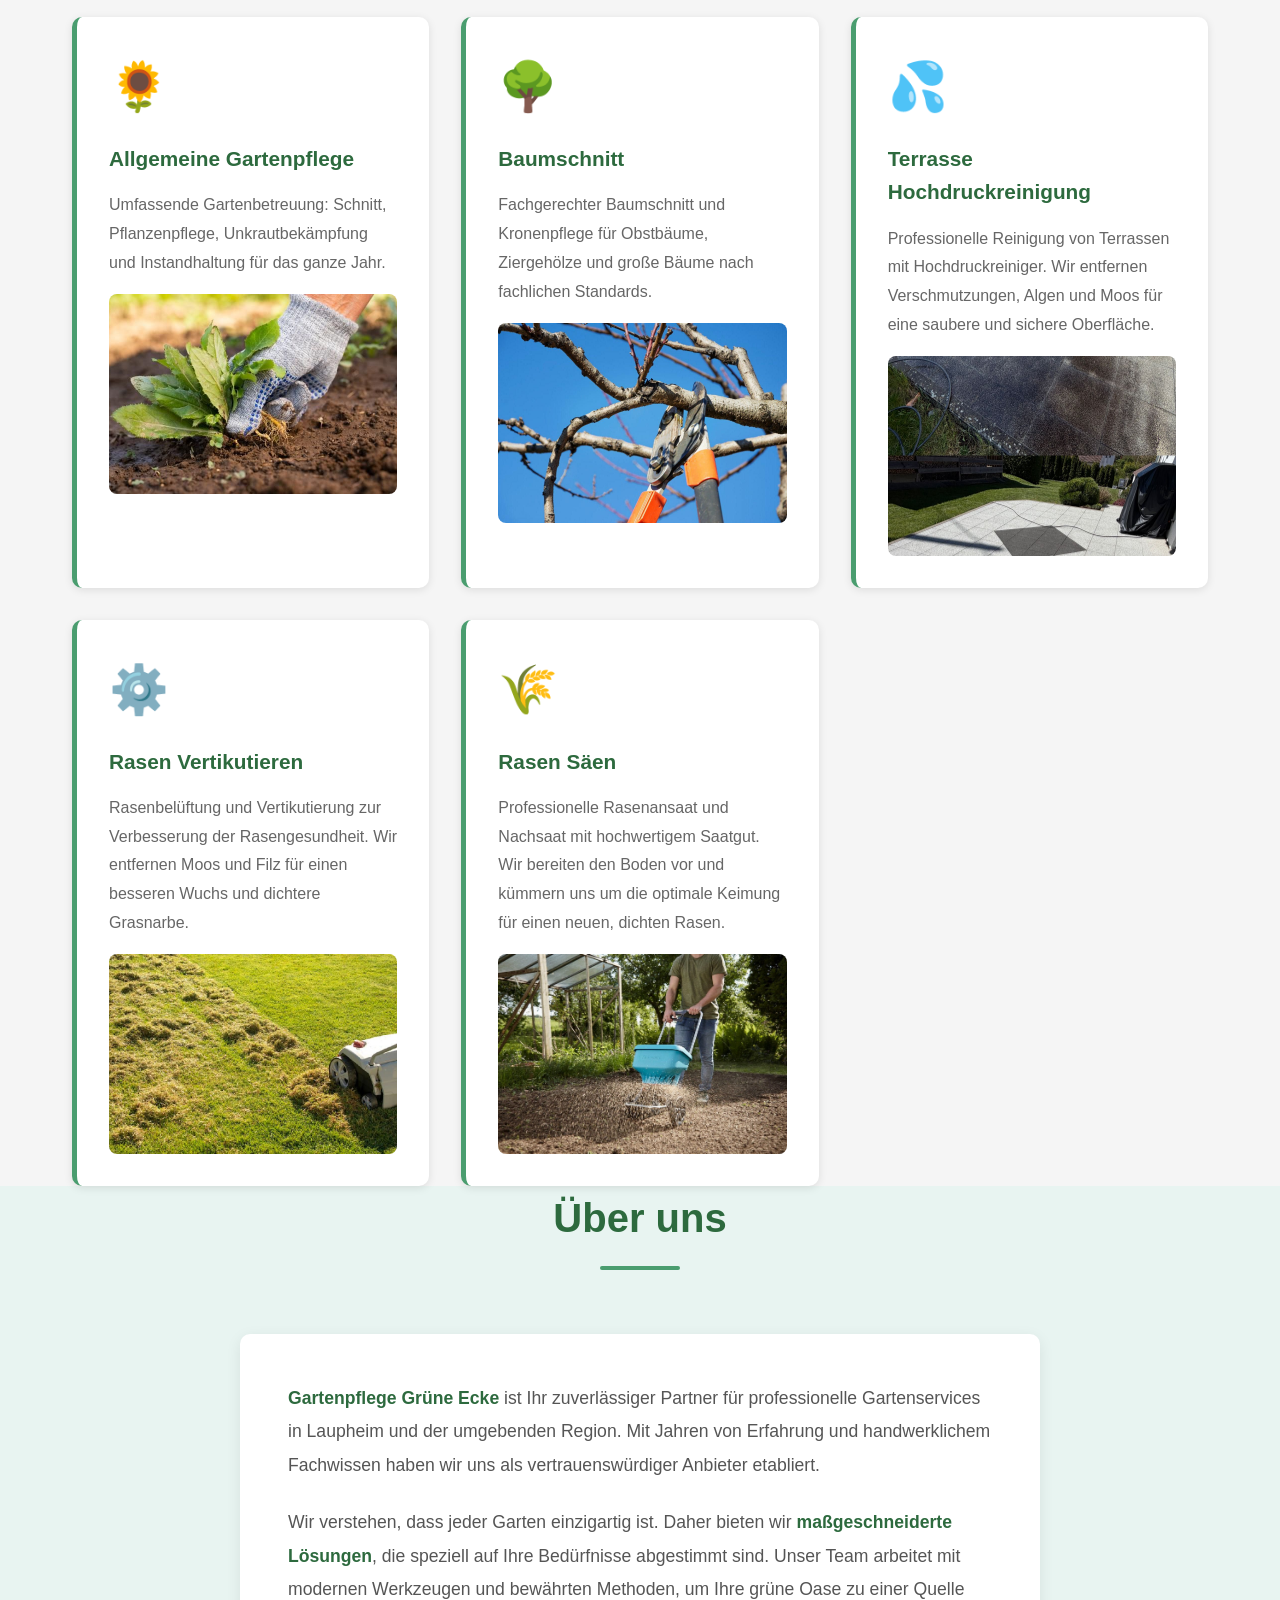
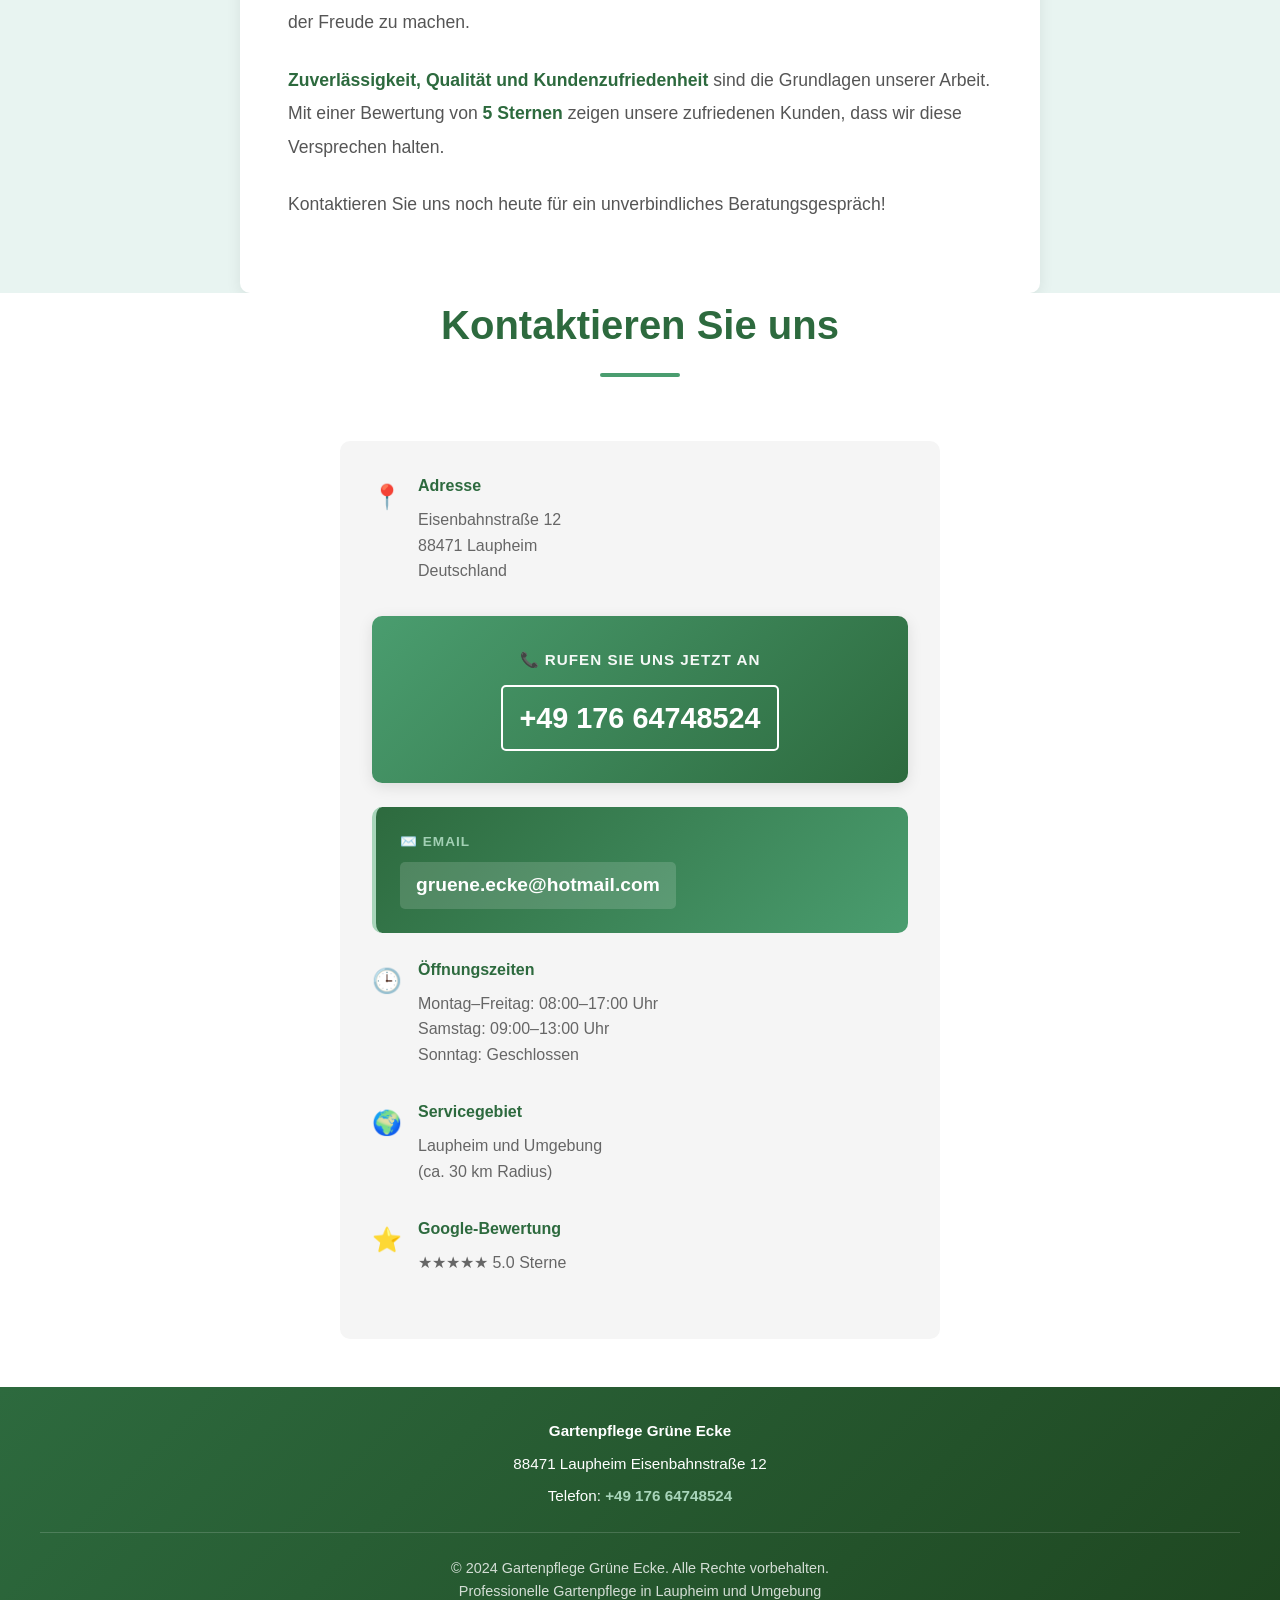
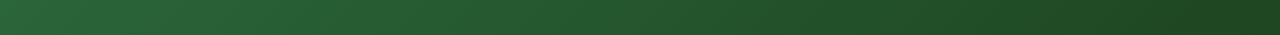
==== commit 9c7a8cce: "whap" ====
--- a/pavin/index.html
+++ b/pavin/index.html
@@ -37,7 +37,15 @@
           Ihre Grüne Oase verdient die beste Pflege. Mit jahrelanger Erfahrung
           und höchsten Qualitätsstandards gestalten wir Ihren Traum-Garten.
         </p>
-        <a href="tel:+4917664748524" class="cta-button">Jetzt anrufen</a>
+        <div class="button-group">
+          <a href="tel:+4917664748524" class="cta-button">Jetzt anrufen</a>
+          <a
+            href="https://wa.me/4917664748524"
+            class="whatsapp-button"
+            target="_blank"
+            >WhatsApp</a
+          >
+        </div>
       </div>
     </section>
 
@@ -273,7 +281,7 @@
           <p>
             Telefon:
             <a
-              href="tel:+491766474852"
+              href="tel:+4917664748524"
               class="phone-link"
               style="color: var(--light-green)"
               >+49 176 64748524</a
--- a/pavin/styles.css
+++ b/pavin/styles.css
@@ -112,8 +112,8 @@
 
 /* Menu Toggle Button - Mobilni meni gumb */
 .menu-toggle {
-  background: rgba(34, 197, 94, 0.85);
-  border: 2px solid rgba(74, 222, 128, 0.6);
+  background: transparent;
+
   color: #ffffff;
   font-size: 1.8rem;
   padding: 10px 16px;
@@ -122,7 +122,6 @@
   transition: all 0.3s ease;
   font-weight: 700;
   display: none;
-  box-shadow: 0 4px 12px rgba(34, 197, 94, 0.3);
 }
 
 .menu-toggle:hover {
@@ -137,6 +136,15 @@
 }
 
 /* Gumb popravak */
+.button-group {
+  position: relative;
+  z-index: 2;
+  display: flex;
+  gap: 1rem;
+  justify-content: center;
+  flex-wrap: wrap;
+}
+
 .cta-button {
   position: relative;
   z-index: 2;
@@ -151,6 +159,32 @@
   transition: 0.3s;
 }
 
+.cta-button:hover {
+  background: #16a34a;
+  box-shadow: 0 12px 24px rgba(34, 197, 94, 0.4);
+  transform: translateY(-2px);
+}
+
+.whatsapp-button {
+  position: relative;
+  z-index: 2;
+  display: inline-block;
+  padding: 14px 32px;
+  background: #25d366;
+  color: white;
+  text-decoration: none;
+  border-radius: 50px;
+  font-weight: 600;
+  box-shadow: 0 10px 20px rgba(37, 211, 102, 0.3);
+  transition: 0.3s;
+}
+
+.whatsapp-button:hover {
+  background: #20ba5a;
+  box-shadow: 0 12px 24px rgba(37, 211, 102, 0.4);
+  transform: translateY(-2px);
+}
+
 /* Hero Content - Poboljšana vidljivost teksta */
 .hero-content {
   position: relative;
@@ -183,172 +217,6 @@
   font-weight: 500;
 }
 
-/* ========== Header und Navigation ========== */
-/* STARI CSSS
-header {
-  background: linear-gradient(
-    135deg,
-    var(--primary-green) 0%,
-    var(--secondary-green) 100%
-  );
-  color: var(--white);
-  padding: 1rem 0;
-  position: sticky;
-  top: 0;
-  z-index: 1000;
-  box-shadow: 0 2px 8px rgba(0, 0, 0, 0.1);
-}
-
-.header-container {
-  max-width: 1200px;
-  margin: 0 auto;
-  padding: 0 2rem;
-  display: flex;
-  justify-content: space-between;
-  align-items: center;
-}
-
-.logo {
-  font-size: 1.8rem;
-  font-weight: bold;
-  display: flex;
-  align-items: center;
-  gap: 0.5rem;
-}
-
-.logo img {
-  height: 80px;
-  width: auto;
-  object-fit: contain;
-  border-radius: 50%;
-  box-shadow: #133521 0px 4px 10px;
-}
-
-nav ul {
-  list-style: none;
-  display: flex;
-  gap: 2rem;
-}
-
-nav a {
-  color: var(--white);
-  text-decoration: none;
-  transition:
-    color 0.3s ease,
-    opacity 0.3s ease;
-  font-weight: 500;
-}
-
-nav a:hover {
-  color: var(--light-green);
-  opacity: 0.9;
-}
-
-.menu-toggle {
-  display: none;
-  background: none;
-  border: none;
-  color: var(--white);
-  font-size: 1.5rem;
-  cursor: pointer;
-}
-*/
-
-/* ========== Hero Section ========== 
- STARIII CSSSSS
-.hero {
-  background: linear-gradient(
-    135deg,
-    var(--primary-green) 0%,
-    var(--secondary-green) 100%
-  );
-  color: var(--white);
-  padding: 8rem 2rem;
-  text-align: center;
-  position: relative;
-  overflow: hidden;
-}
-
-.hero::before {
-  content: "";
-  position: absolute;
-  top: 0;
-  left: 0;
-  width: 100%;
-  height: 100%;
-  background: url("photos/Logo.jpeg") center/cover no-repeat;
-  opacity: 0.1;
-}
-
-@keyframes float {
-  0%,
-  100% {
-    transform: translateY(0px);
-  }
-  50% {
-    transform: translateY(-20px);
-  }
-}
-
-.hero-content {
-  position: relative;
-  z-index: 1;
-  max-width: 800px;
-  margin: 0 auto;
-  animation: fadeInDown 0.8s ease-out;
-}
-
-@keyframes fadeInDown {
-  from {
-    opacity: 0;
-    transform: translateY(-30px);
-  }
-  to {
-    opacity: 1;
-    transform: translateY(0);
-  }
-}
-*/
-/* ========== Hero Content ========== */
-/* sSTARIIII CSSSSSS
-.hero h1 {
-  font-size: 3rem;
-  margin-bottom: 1rem;
-  font-weight: bold;
-  text-shadow: 2px 2px 4px rgba(0, 0, 0, 0.2);
-}
-
-.hero p {
-  font-size: 1.3rem;
-  margin-bottom: 2rem;
-  opacity: 0.95;
-}
-
-.cta-button {
-  background-color: var(--light-green);
-  color: var(--primary-green);
-  padding: 1rem 2.5rem;
-  font-size: 1.1rem;
-  border: none;
-  border-radius: 50px;
-  cursor: pointer;
-  font-weight: bold;
-  transition: all 0.3s ease;
-  display: inline-block;
-  text-decoration: none;
-  box-shadow: 0 4px 15px rgba(0, 0, 0, 0.2);
-}
-
-.cta-button:hover {
-  background-color: var(--white);
-  transform: translateY(-2px);
-  box-shadow: 0 6px 20px rgba(0, 0, 0, 0.3);
-}
-
-.cta-button:active {
-  transform: translateY(0);
-}
-*/
 /* ========== Allgemeiner Container ========== */
 .container {
   max-width: 1200px;
@@ -633,7 +501,7 @@
     font-size: 1.5rem;
   }
 
-  nav ul {
+  #navMenu {
     display: none;
     flex-direction: column;
     gap: 1rem;
@@ -645,7 +513,7 @@
     right: 0;
   }
 
-  nav ul.active {
+  #navMenu.active {
     display: flex;
   }
 
